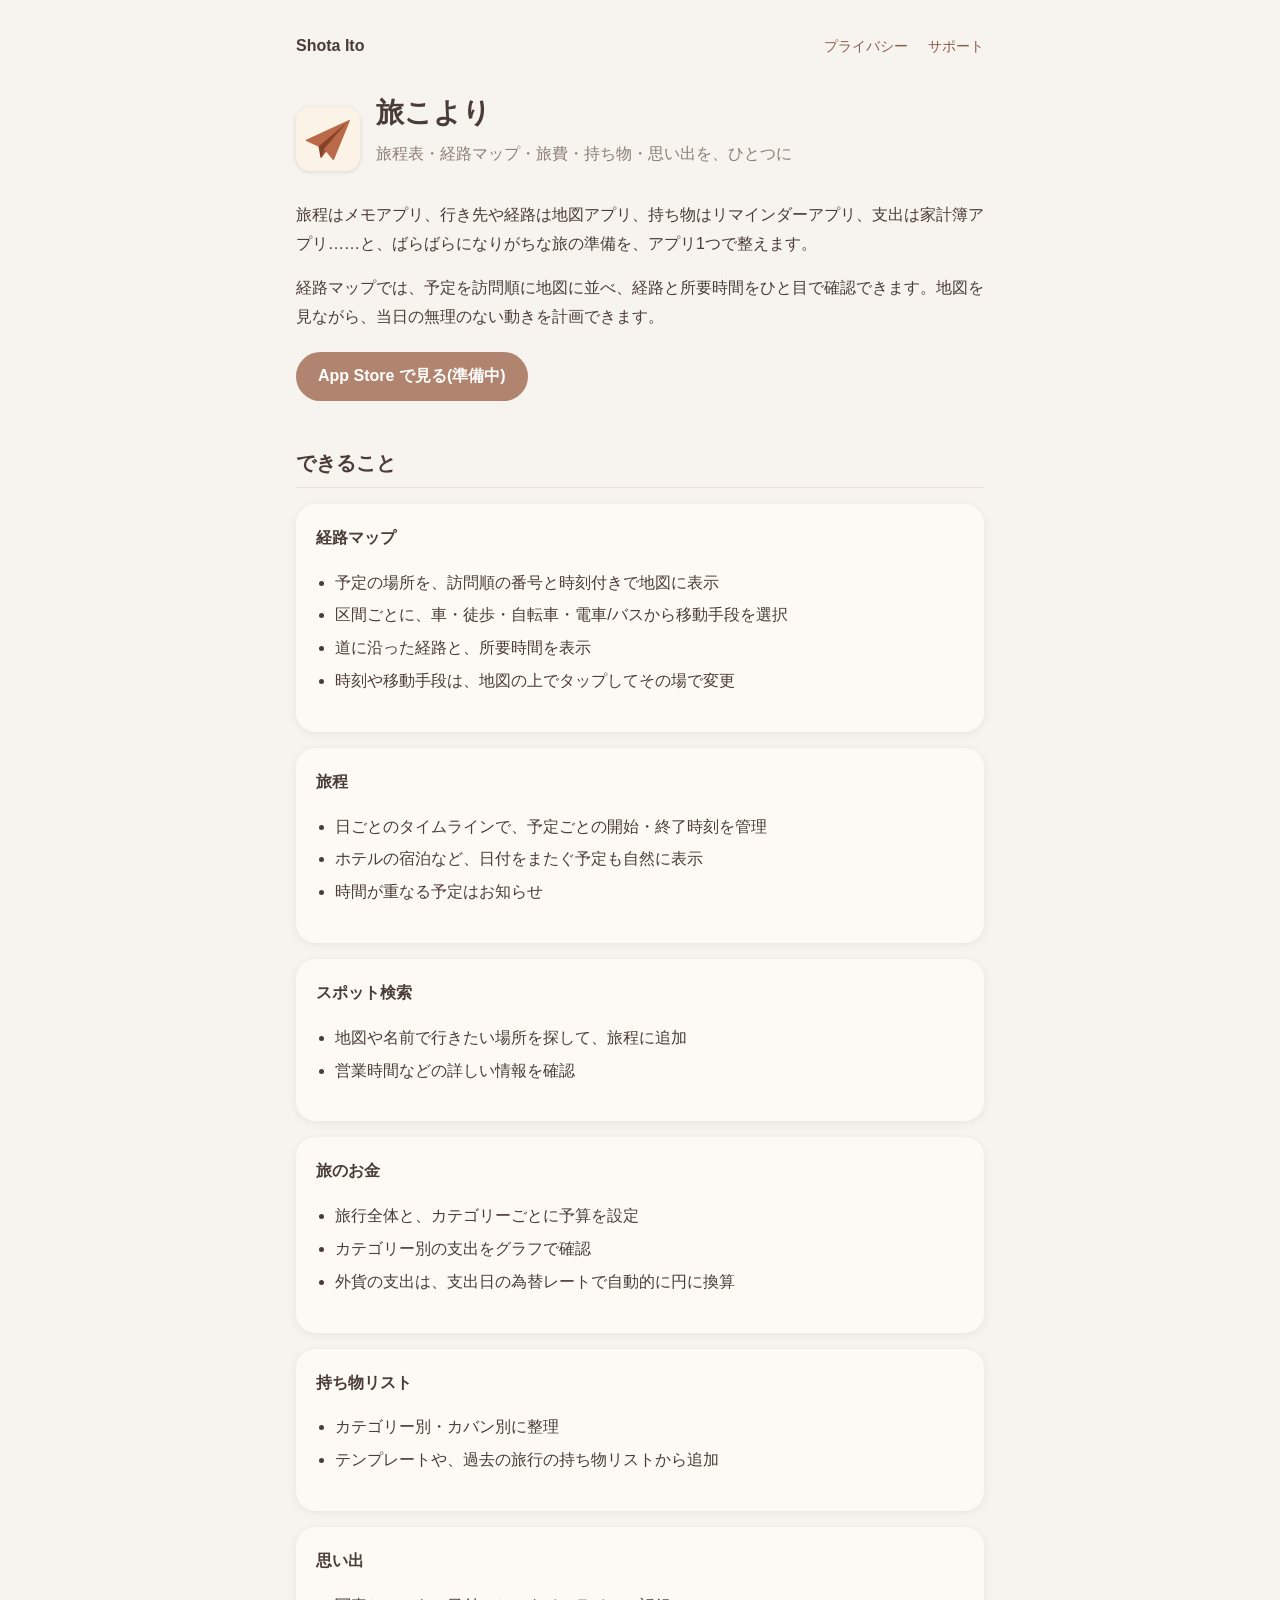
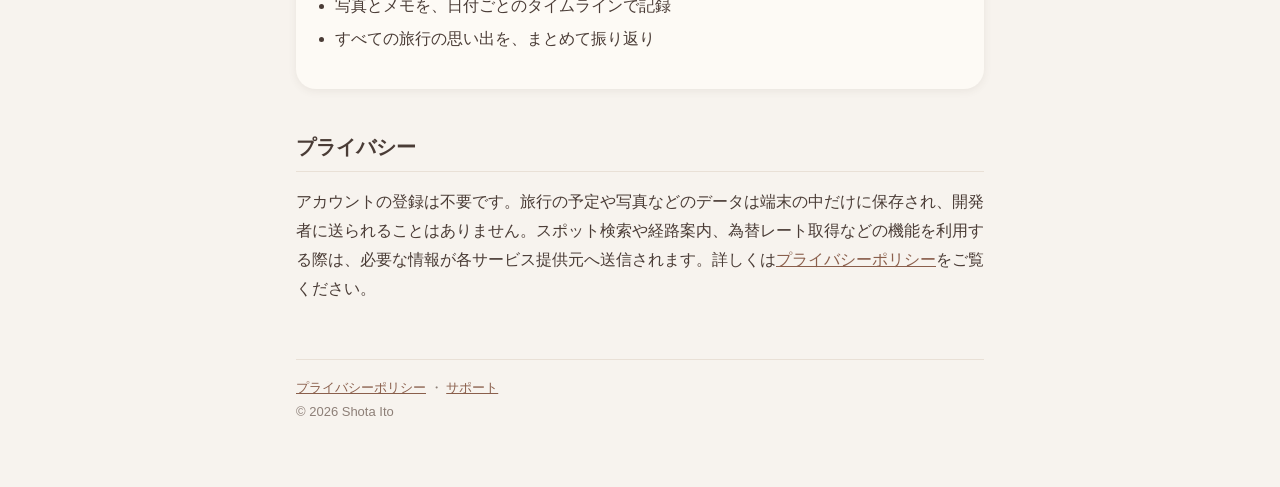
==== tabikoyori/index.html @ b3b4c9bc "Add personal site and Tabikoyori pages" ====
<!doctype html>
<html lang="ja">
<head>
  <meta charset="utf-8">
  <meta name="viewport" content="width=device-width, initial-scale=1">
  <title>旅こより | 旅のしおり・旅行計画</title>
  <meta name="description" content="旅こよりは、旅程表・経路マップ・旅費・持ち物・思い出を、ひとつにまとめられる iPhone の旅行アプリです。">
  <link rel="stylesheet" href="../style.css">
  <link rel="icon" href="icon.png">
  <link rel="apple-touch-icon" href="icon.png">
      
</head>
<body>
  <div class="container">
    <header class="site">
      <a class="home" href="../">Shota Ito</a>
      <nav class="links">
        <a href="privacy.html">プライバシー</a>
        <a href="support.html">サポート</a>
      </nav>
    </header>

    <div class="app-card">
        <img class="app-icon" src="icon.png" alt="" width="64" height="64">
      <div>
        <h1>旅こより</h1>
        <p class="lead">旅程表・経路マップ・旅費・持ち物・思い出を、ひとつに</p>
      </div>
    </div>

    <p>旅程はメモアプリ、行き先や経路は地図アプリ、持ち物はリマインダーアプリ、支出は家計簿アプリ……と、ばらばらになりがちな旅の準備を、アプリ1つで整えます。</p>

    <p>経路マップでは、予定を訪問順に地図に並べ、経路と所要時間をひと目で確認できます。地図を見ながら、当日の無理のない動きを計画できます。</p>

    <!-- App Store で公開したら、href に App Store のページの URL を入れる -->
    <p><a class="button" href="#">App Store で見る(準備中)</a></p>

    <h2>できること</h2>

    <div class="card">
      <h3>経路マップ</h3>
      <ul class="features">
        <li>予定の場所を、訪問順の番号と時刻付きで地図に表示</li>
        <li>区間ごとに、車・徒歩・自転車・電車/バスから移動手段を選択</li>
        <li>道に沿った経路と、所要時間を表示</li>
        <li>時刻や移動手段は、地図の上でタップしてその場で変更</li>
      </ul>
    </div>

    <div class="card">
      <h3>旅程</h3>
      <ul class="features">
        <li>日ごとのタイムラインで、予定ごとの開始・終了時刻を管理</li>
        <li>ホテルの宿泊など、日付をまたぐ予定も自然に表示</li>
        <li>時間が重なる予定はお知らせ</li>
      </ul>
    </div>

    <div class="card">
      <h3>スポット検索</h3>
      <ul class="features">
        <li>地図や名前で行きたい場所を探して、旅程に追加</li>
        <li>営業時間などの詳しい情報を確認</li>
      </ul>
    </div>

    <div class="card">
      <h3>旅のお金</h3>
      <ul class="features">
        <li>旅行全体と、カテゴリーごとに予算を設定</li>
        <li>カテゴリー別の支出をグラフで確認</li>
        <li>外貨の支出は、支出日の為替レートで自動的に円に換算</li>
      </ul>
    </div>

    <div class="card">
      <h3>持ち物リスト</h3>
      <ul class="features">
        <li>カテゴリー別・カバン別に整理</li>
        <li>テンプレートや、過去の旅行の持ち物リストから追加</li>
      </ul>
    </div>

    <div class="card">
      <h3>思い出</h3>
      <ul class="features">
        <li>写真とメモを、日付ごとのタイムラインで記録</li>
        <li>すべての旅行の思い出を、まとめて振り返り</li>
      </ul>
    </div>

    <h2>プライバシー</h2>
    <p>アカウントの登録は不要です。旅行の予定や写真などのデータは端末の中だけに保存され、開発者に送られることはありません。スポット検索や経路案内、為替レート取得などの機能を利用する際は、必要な情報が各サービス提供元へ送信されます。詳しくは<a href="privacy.html">プライバシーポリシー</a>をご覧ください。</p>

    <footer class="site">
      <a href="privacy.html">プライバシーポリシー</a> ・ <a href="support.html">サポート</a><br>
      &copy; 2026 Shota Ito
    </footer>
  </div>
</body>
</html>
---- style.css ----
/* 旅こより と同じ、やわらかいベージュ〜ブラウンの配色 */
:root {
  --background: #F7F3EE;
  --surface: #FDFAF5;
  --accent: #B0846E;
  --accent-dark: #8A5F4C;
  --sand-light: #F1E9DF;
  --text: #4A3C36;
  --sub-text: #8D7F77;
  --line: #E9E0D6;
}

* { box-sizing: border-box; }

body {
  margin: 0;
  background: var(--background);
  color: var(--text);
  font-family: -apple-system, BlinkMacSystemFont, "Hiragino Sans", "Hiragino Kaku Gothic ProN", "Noto Sans JP", sans-serif;
  line-height: 1.8;
  -webkit-text-size-adjust: 100%;
}

.container {
  max-width: 720px;
  margin: 0 auto;
  padding: 32px 16px 64px;
}

header.site {
  display: flex;
  align-items: center;
  justify-content: space-between;
  gap: 12px;
  margin-bottom: 32px;
}

header.site a.home {
  color: var(--text);
  font-weight: 700;
  text-decoration: none;
}

nav.links a {
  color: var(--accent-dark);
  margin-left: 16px;
  font-size: 14px;
  text-decoration: none;
}

h1 { font-size: 28px; line-height: 1.4; margin: 0 0 8px; }
h2 { font-size: 20px; margin: 40px 0 12px; padding-bottom: 6px; border-bottom: 1px solid var(--line); }
h3 { font-size: 16px; margin: 24px 0 8px; }

p.lead { color: var(--sub-text); margin-top: 0; }

a { color: var(--accent-dark); }

.card {
  background: var(--surface);
  border-radius: 20px;
  padding: 20px;
  box-shadow: 0 2px 8px rgba(74, 60, 54, 0.08);
  margin: 16px 0;
}

.card h3 { margin-top: 0; }

.app-card {
  display: flex;
  gap: 16px;
  align-items: center;
  text-decoration: none;
  color: var(--text);
}

.app-icon {
  display: block;
  width: 64px;
  height: 64px;
  flex-shrink: 0;
  border-radius: 14px;
  object-fit: cover;
  background: var(--accent);
  box-shadow: 0 1px 4px rgba(74, 60, 54, 0.15);
}

.app-card .name { font-weight: 700; font-size: 18px; }
.app-card .desc { color: var(--sub-text); font-size: 14px; }

.button {
  display: inline-block;
  background: var(--accent);
  color: #fff;
  border-radius: 999px;
  padding: 10px 22px;
  text-decoration: none;
  font-weight: 600;
  margin: 4px 8px 4px 0;
}

.button.outline {
  background: transparent;
  color: var(--accent-dark);
  border: 1.5px solid var(--accent);
}

ul.features { padding-left: 1.2em; }
ul.features li { margin: 4px 0; }

table {
  width: 100%;
  border-collapse: collapse;
  font-size: 14px;
  margin: 12px 0;
}

th, td {
  border-bottom: 1px solid var(--line);
  padding: 8px 6px;
  text-align: left;
  vertical-align: top;
}

th { background: var(--sand-light); }

.note { color: var(--sub-text); font-size: 13px; }

footer.site {
  margin-top: 56px;
  padding-top: 16px;
  border-top: 1px solid var(--line);
  color: var(--sub-text);
  font-size: 13px;
}

@media (max-width: 480px) {
  h1 { font-size: 24px; }
  /* 表が画面からはみ出さないよう、横にスクロールできるようにする */
  .table-wrap { overflow-x: auto; }
}
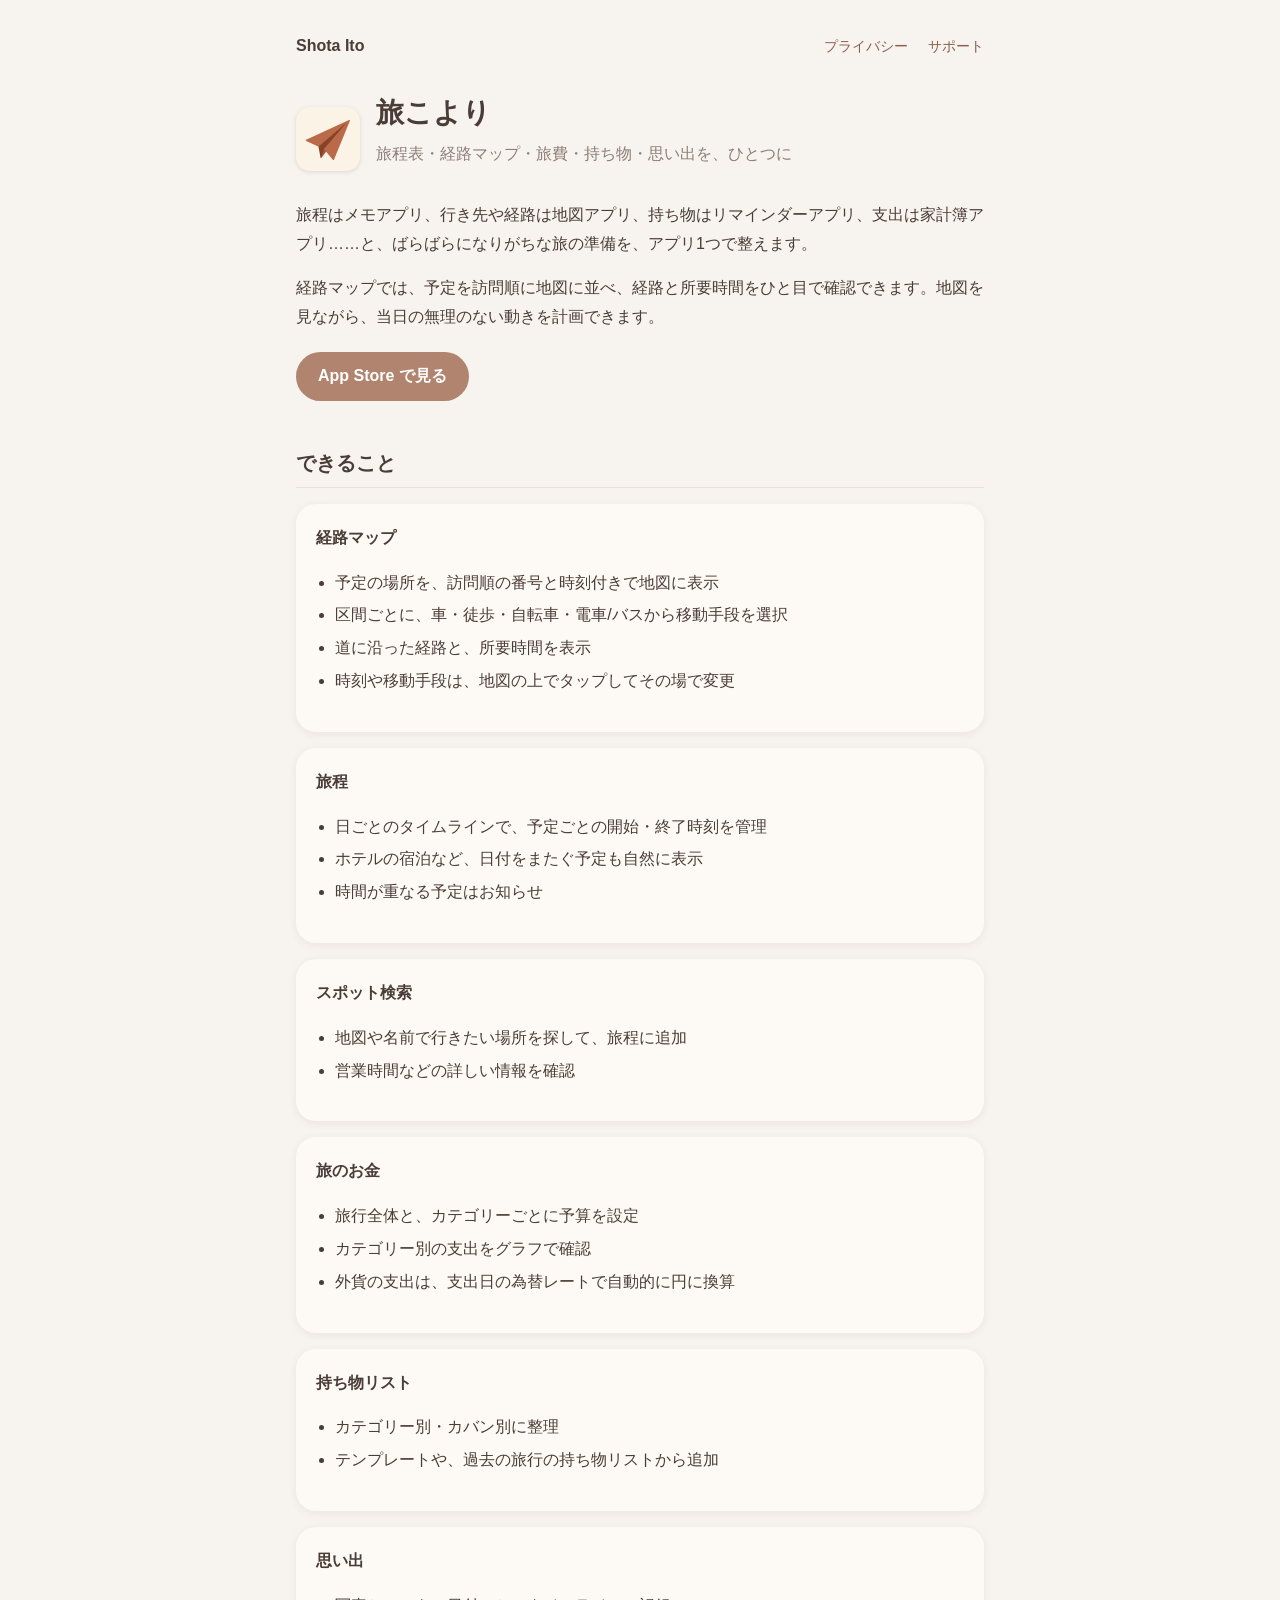
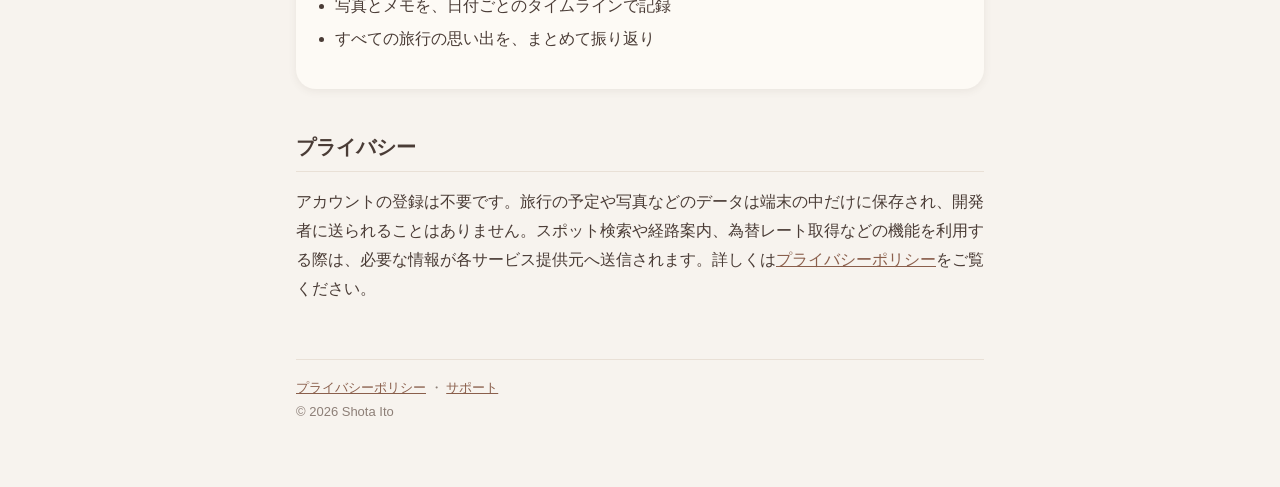
==== commit 59024d8c: "Update App Store link in index.html" ====
--- a/tabikoyori/index.html
+++ b/tabikoyori/index.html
@@ -32,8 +32,7 @@
 
     <p>経路マップでは、予定を訪問順に地図に並べ、経路と所要時間をひと目で確認できます。地図を見ながら、当日の無理のない動きを計画できます。</p>
 
-    <!-- App Store で公開したら、href に App Store のページの URL を入れる -->
-    <p><a class="button" href="#">App Store で見る(準備中)</a></p>
+    <p><a class="button" href="https://apps.apple.com/jp/app/id6830959908">App Store で見る</a></p>
 
     <h2>できること</h2>
 
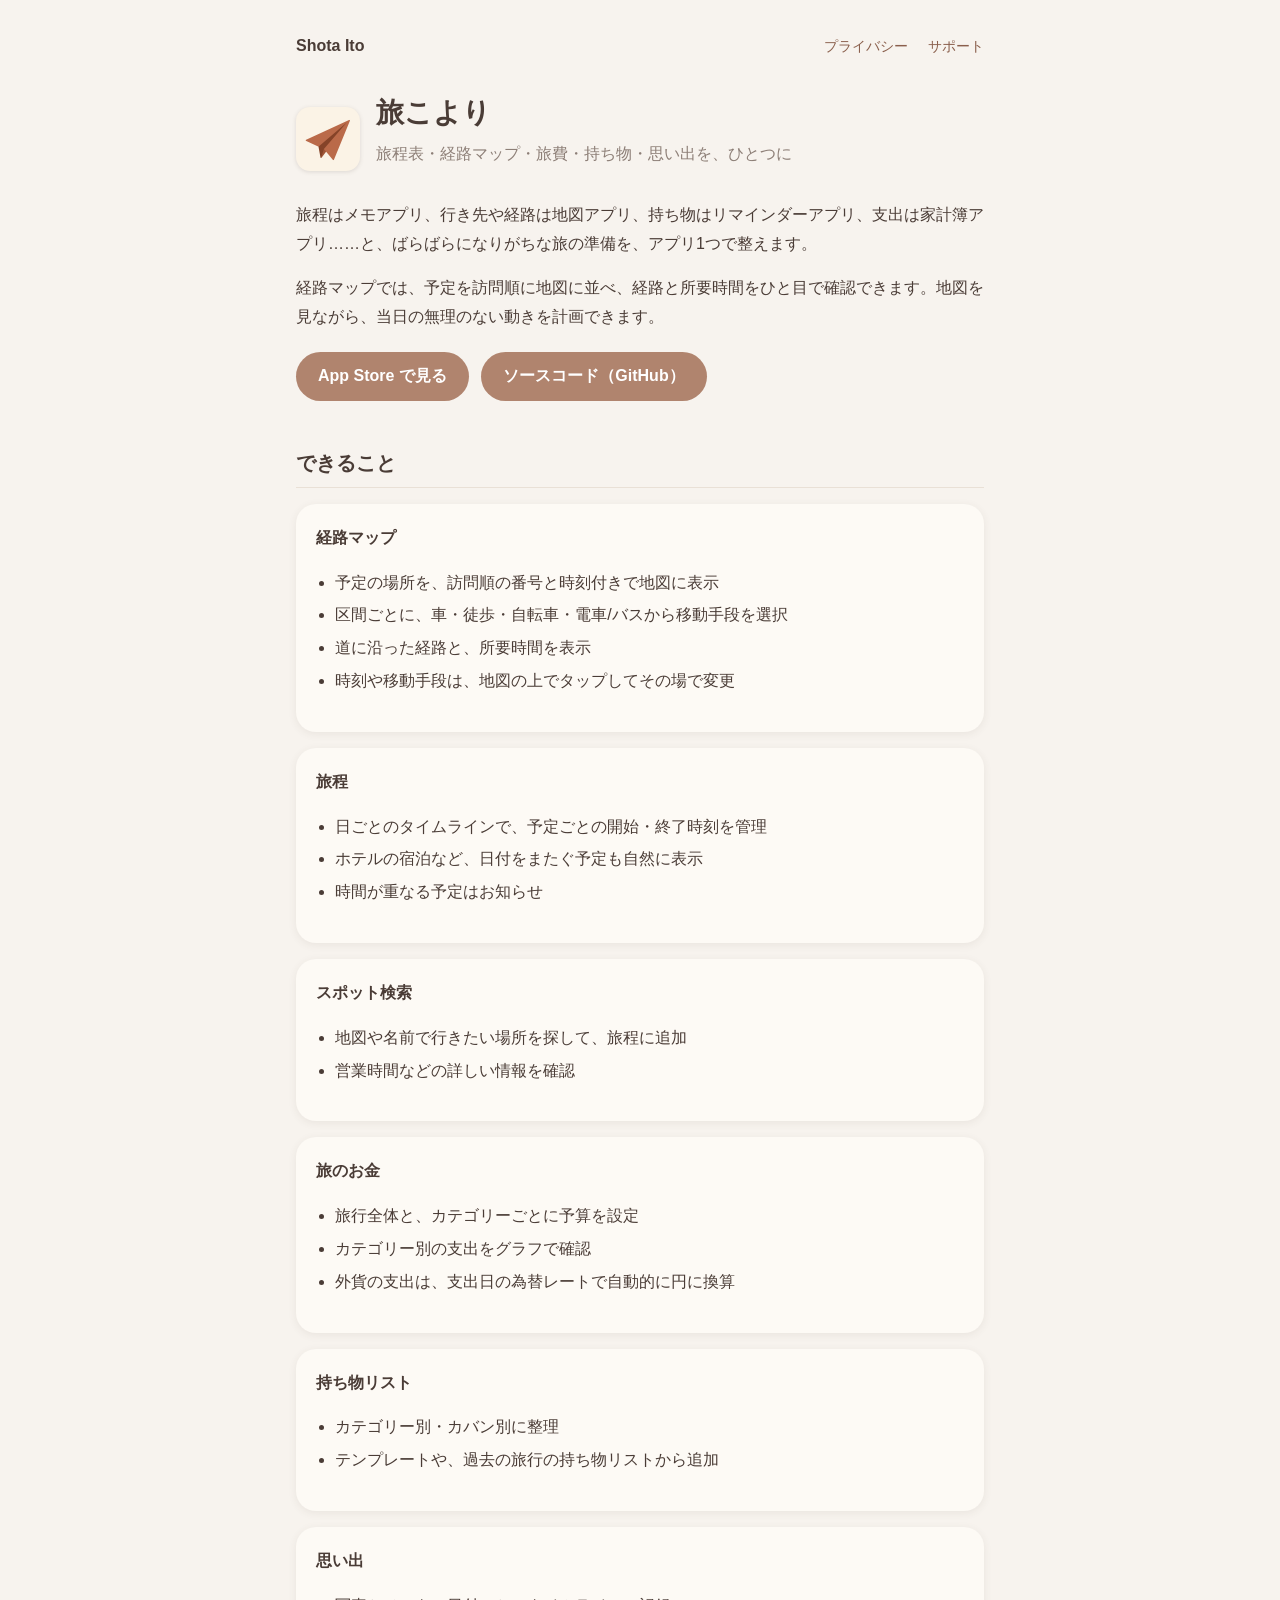
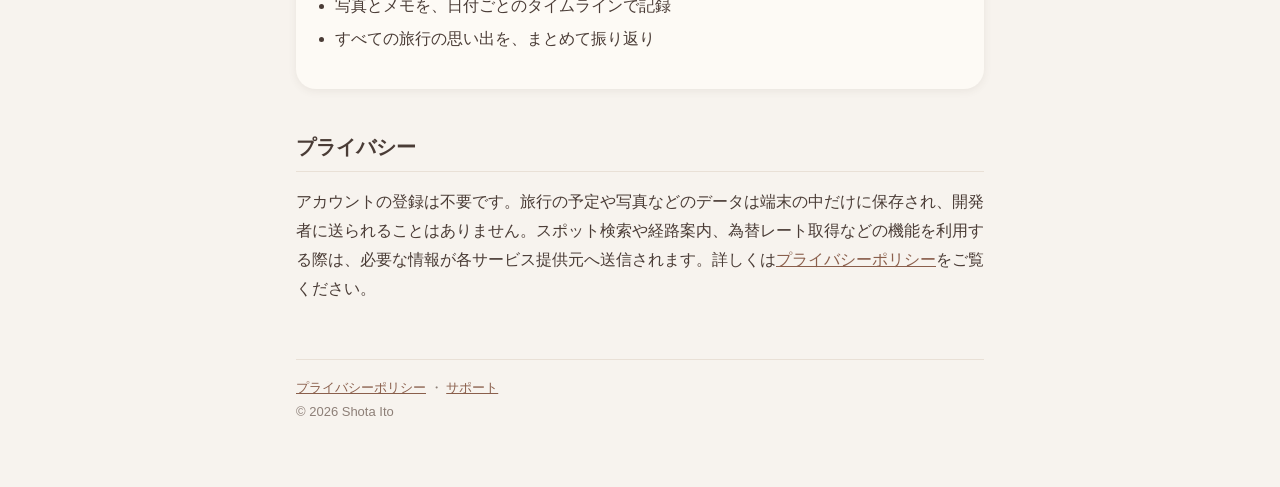
==== commit 31985a53: "Add GitHub source code link to index.html Added a link to the source code on GitHub in the index.htm" ====
--- a/tabikoyori/index.html
+++ b/tabikoyori/index.html
@@ -32,7 +32,10 @@
 
     <p>経路マップでは、予定を訪問順に地図に並べ、経路と所要時間をひと目で確認できます。地図を見ながら、当日の無理のない動きを計画できます。</p>
 
-    <p><a class="button" href="https://apps.apple.com/jp/app/id6830959908">App Store で見る</a></p>
+    <p>
+      <a class="button" href="https://apps.apple.com/jp/app/id6830959908">App Store で見る</a>
+      <a class="button" href="https://github.com/itoshota-dev/tabikoyori">ソースコード（GitHub）</a>
+    </p>
 
     <h2>できること</h2>
 
